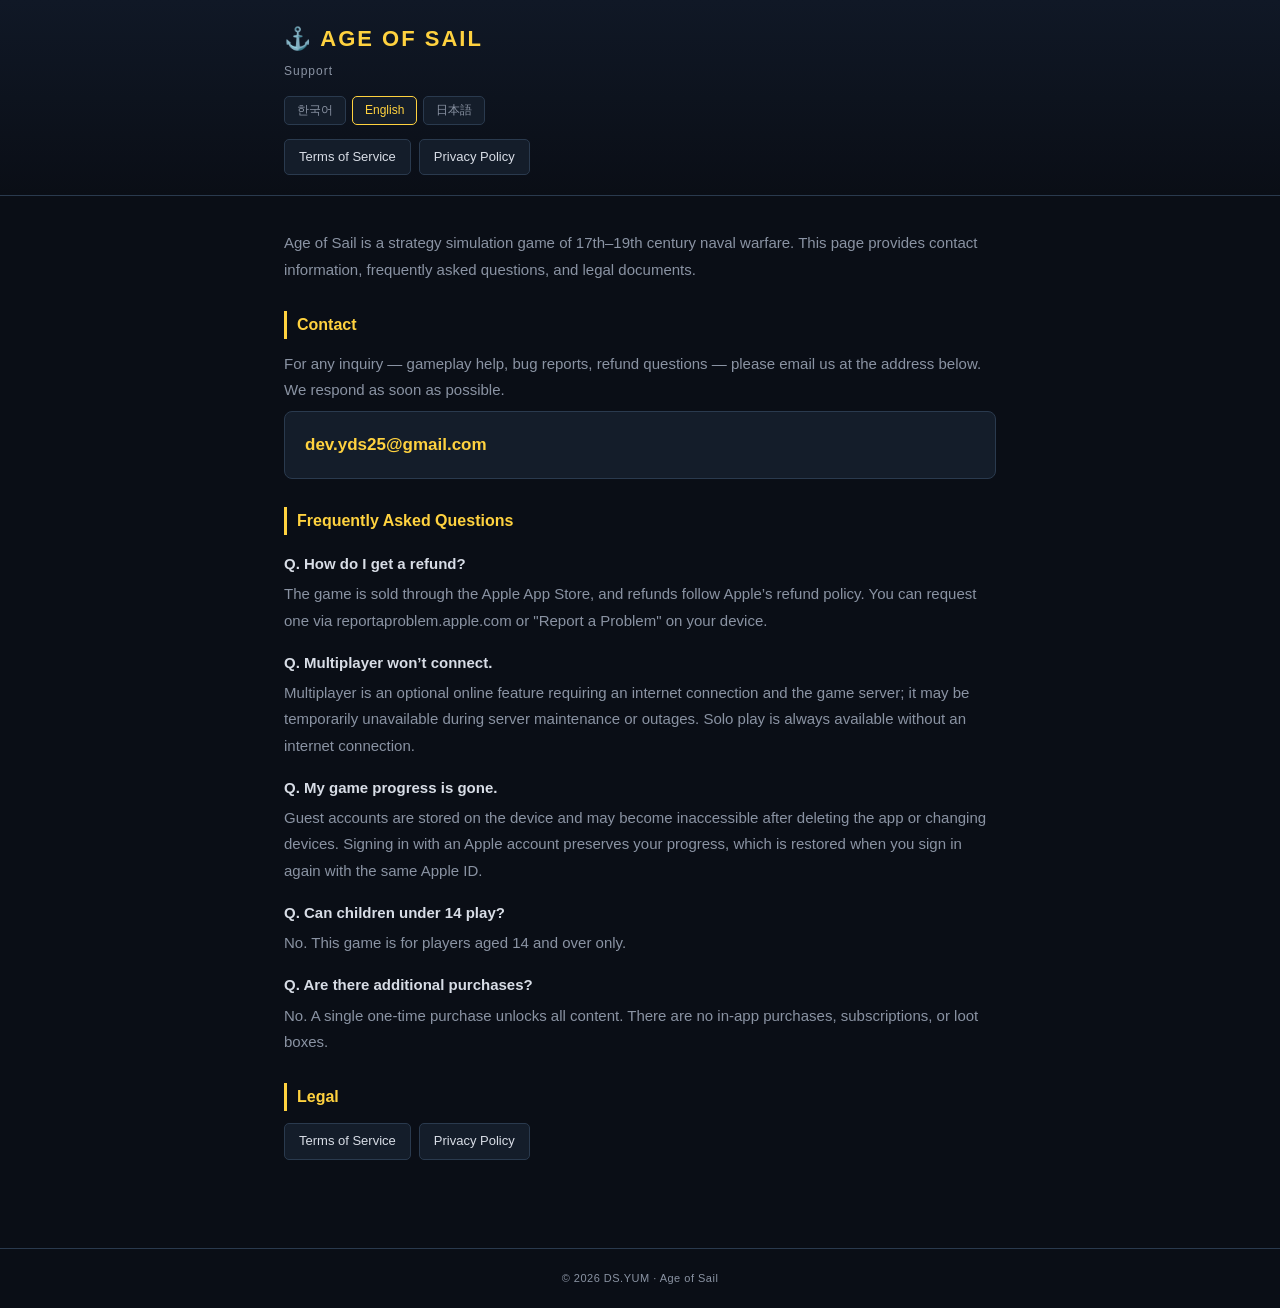
==== index.html @ beba050d "Add customer support site with dynamic legal documents 고객지원 페이지(index) + 이용약관·개인정보처리방침 페이지 추가. 약관 문서" ====
<!DOCTYPE html>
<html lang="ko">
<head>
  <meta charset="utf-8">
  <meta name="viewport" content="width=device-width, initial-scale=1">
  <title>Age of Sail — Support</title>
  <link rel="stylesheet" href="style.css">
</head>
<body>
  <header>
    <div class="wrap">
      <div class="title">⚓ AGE OF SAIL</div>
      <div class="subtitle" id="sub">고객지원</div>
      <div class="langbar" id="langbar"></div>
      <nav id="nav"></nav>
    </div>
  </header>
  <main>
    <div class="wrap">
      <section><p id="intro" class="faq-a"></p></section>
      <section>
        <h2 id="contact-h"></h2>
        <p id="contact-d" class="faq-a"></p>
        <div class="contact-box">
          <a class="email" href="mailto:dev.yds25@gmail.com">dev.yds25@gmail.com</a>
        </div>
      </section>
      <section>
        <h2 id="faq-h"></h2>
        <div id="faq-list"></div>
      </section>
      <section>
        <h2 id="legal-h"></h2>
        <nav id="legal-nav" style="margin-top:8px"></nav>
      </section>
    </div>
  </main>
  <footer>© 2026 DS.YUM · Age of Sail</footer>

  <script>
  (function () {
    'use strict';
    var T = {
      ko: {
        sub: '고객지원',
        intro: 'Age of Sail(범선의 시대)은 17~19세기 범선 해전을 다룬 전략 시뮬레이션 게임입니다. 이 페이지에서 문의·자주 묻는 질문·약관을 확인하실 수 있습니다.',
        contact_h: '문의',
        contact_d: '게임 이용, 버그 신고, 환불 문의 등 모든 문의는 아래 이메일로 연락해 주세요. 가능한 한 빠르게 답변드립니다.',
        faq_h: '자주 묻는 질문',
        faqs: [
          ['환불은 어떻게 받나요?', '본 게임은 Apple App Store 를 통해 판매되며, 환불은 Apple 의 환불 정책에 따릅니다. reportaproblem.apple.com 또는 기기의 "구입 항목 보고"를 통해 신청하실 수 있습니다.'],
          ['멀티플레이가 연결되지 않습니다.', '멀티플레이는 인터넷 연결과 게임 서버가 필요한 부가 기능으로, 서버 점검·장애 시 일시적으로 이용이 어려울 수 있습니다. 솔로 플레이는 인터넷 연결 없이 언제든 이용할 수 있습니다.'],
          ['게임 진행도가 사라졌어요.', '게스트 계정은 기기에 저장되어 앱 삭제·기기 변경 시 접근이 어려울 수 있습니다. Apple 계정으로 로그인하시면 진행도가 보존되어, 같은 Apple ID 로 재로그인 시 복원됩니다.'],
          ['만 14세 미만도 이용할 수 있나요?', '아니요. 본 게임은 만 14세 이상만 이용할 수 있습니다.'],
          ['추가 결제가 있나요?', '없습니다. 일회성 구매로 모든 콘텐츠를 이용할 수 있으며, 인앱 결제·구독·확률형 아이템이 일절 없습니다.']
        ],
        legal_h: '약관 및 정책',
        terms: '이용약관', privacy: '개인정보처리방침'
      },
      en: {
        sub: 'Support',
        intro: 'Age of Sail is a strategy simulation game of 17th–19th century naval warfare. This page provides contact information, frequently asked questions, and legal documents.',
        contact_h: 'Contact',
        contact_d: 'For any inquiry — gameplay help, bug reports, refund questions — please email us at the address below. We respond as soon as possible.',
        faq_h: 'Frequently Asked Questions',
        faqs: [
          ['How do I get a refund?', 'The game is sold through the Apple App Store, and refunds follow Apple’s refund policy. You can request one via reportaproblem.apple.com or "Report a Problem" on your device.'],
          ['Multiplayer won’t connect.', 'Multiplayer is an optional online feature requiring an internet connection and the game server; it may be temporarily unavailable during server maintenance or outages. Solo play is always available without an internet connection.'],
          ['My game progress is gone.', 'Guest accounts are stored on the device and may become inaccessible after deleting the app or changing devices. Signing in with an Apple account preserves your progress, which is restored when you sign in again with the same Apple ID.'],
          ['Can children under 14 play?', 'No. This game is for players aged 14 and over only.'],
          ['Are there additional purchases?', 'No. A single one-time purchase unlocks all content. There are no in-app purchases, subscriptions, or loot boxes.']
        ],
        legal_h: 'Legal',
        terms: 'Terms of Service', privacy: 'Privacy Policy'
      },
      ja: {
        sub: 'サポート',
        intro: 'Age of Sail（帆船の時代）は、17〜19世紀の帆船海戦を扱う戦略シミュレーションゲームです。このページではお問い合わせ・よくある質問・規約をご確認いただけます。',
        contact_h: 'お問い合わせ',
        contact_d: 'ゲームの利用、不具合の報告、返金のお問い合わせなど、すべてのお問い合わせは下記のメールアドレスまでご連絡ください。できるだけ早くご返信いたします。',
        faq_h: 'よくある質問',
        faqs: [
          ['返金はどうすれば受けられますか？', '本ゲームは Apple App Store を通じて販売されており、返金は Apple の返金ポリシーに従います。reportaproblem.apple.com または端末の「問題を報告」から申請できます。'],
          ['マルチプレイに接続できません。', 'マルチプレイはインターネット接続とゲームサーバーが必要な追加機能で、サーバーメンテナンスや障害時には一時的に利用できない場合があります。ソロプレイはインターネット接続なしでいつでも利用できます。'],
          ['ゲームの進行データが消えました。', 'ゲスト アカウントは端末に保存されるため、アプリの削除や端末の変更後はアクセスできなくなる場合があります。Apple アカウントでサインインすると進行データが保存され、同じ Apple ID で再サインインすると復元されます。'],
          ['14歳未満でも利用できますか？', 'いいえ。本ゲームは14歳以上の方のみご利用いただけます。'],
          ['追加の課金はありますか？', 'ありません。一度の購入ですべてのコンテンツを利用でき、アプリ内課金・サブスクリプション・ガチャは一切ありません。']
        ],
        legal_h: '規約とポリシー',
        terms: '利用規約', privacy: 'プライバシーポリシー'
      }
    };

    function getLang() {
      var q = new URLSearchParams(location.search).get('lang');
      if (['ko', 'en', 'ja'].indexOf(q) >= 0) return q;
      try { var s = localStorage.getItem('aos_lang'); if (s) return s; } catch (e) {}
      var n = (navigator.language || 'en').slice(0, 2);
      return ['ko', 'en', 'ja'].indexOf(n) >= 0 ? n : 'en';
    }
    var lang = getLang();

    function setLang(l) {
      lang = l;
      try { localStorage.setItem('aos_lang', l); } catch (e) {}
      render();
    }

    function render() {
      var t = T[lang];
      document.documentElement.lang = lang;
      document.getElementById('sub').textContent = t.sub;
      document.getElementById('intro').textContent = t.intro;
      document.getElementById('contact-h').textContent = t.contact_h;
      document.getElementById('contact-d').textContent = t.contact_d;
      document.getElementById('faq-h').textContent = t.faq_h;
      document.getElementById('legal-h').textContent = t.legal_h;

      var lb = document.getElementById('langbar');
      lb.innerHTML = '';
      [['ko', '한국어'], ['en', 'English'], ['ja', '日本語']].forEach(function (p) {
        var b = document.createElement('button');
        b.textContent = p[1];
        if (p[0] === lang) b.className = 'active';
        b.onclick = function () { setLang(p[0]); };
        lb.appendChild(b);
      });

      var navHtml = '<a href="terms.html">' + t.terms + '</a><a href="privacy.html">' + t.privacy + '</a>';
      document.getElementById('nav').innerHTML = navHtml;
      document.getElementById('legal-nav').innerHTML = navHtml;

      var fl = document.getElementById('faq-list');
      fl.innerHTML = '';
      t.faqs.forEach(function (qa) {
        var q = document.createElement('div');
        q.className = 'faq-q'; q.textContent = 'Q. ' + qa[0];
        var a = document.createElement('div');
        a.className = 'faq-a'; a.textContent = qa[1];
        fl.appendChild(q); fl.appendChild(a);
      });
    }

    render();
  })();
  </script>
</body>
</html>
---- style.css ----
:root {
  --gold: #FFD23F;
  --bg: #0a0e16;
  --panel: #141d2a;
  --text: #d8dde6;
  --muted: #8a93a3;
  --border: #2a3a4e;
  --link: #5DC8FF;
}
* { box-sizing: border-box; margin: 0; padding: 0; }
html { -webkit-text-size-adjust: 100%; }
body {
  background: var(--bg);
  color: var(--text);
  font-family: -apple-system, BlinkMacSystemFont, "Noto Sans KR", "Noto Sans JP", "Segoe UI", sans-serif;
  line-height: 1.75;
  font-size: 15px;
}
a { color: var(--link); text-decoration: none; }
a:hover { text-decoration: underline; }

header {
  background: linear-gradient(180deg, #101826, #0a0e16);
  border-bottom: 1px solid var(--border);
  padding: 20px 24px;
}
.wrap { max-width: 760px; margin: 0 auto; padding: 0 24px; }
.title {
  font-size: 22px; font-weight: 800; letter-spacing: 2px;
  color: var(--gold);
}
.subtitle { font-size: 12px; color: var(--muted); letter-spacing: 1px; margin-top: 2px; }

.langbar { margin-top: 14px; display: flex; gap: 6px; }
.langbar button {
  background: var(--panel); color: var(--muted);
  border: 1px solid var(--border); border-radius: 5px;
  padding: 5px 12px; font-size: 12px; cursor: pointer;
}
.langbar button.active { color: var(--gold); border-color: var(--gold); }

nav { margin-top: 14px; display: flex; gap: 8px; flex-wrap: wrap; }
nav a {
  background: var(--panel); border: 1px solid var(--border);
  border-radius: 5px; padding: 6px 14px; font-size: 13px; color: var(--text);
}
nav a:hover { border-color: var(--gold); text-decoration: none; }

main { padding: 30px 0 60px; }

section { margin-bottom: 28px; }
section h2 {
  font-size: 16px; color: var(--gold); font-weight: 700;
  border-left: 3px solid var(--gold); padding-left: 10px; margin-bottom: 12px;
}

.faq-q { font-weight: 700; color: var(--text); margin-top: 16px; }
.faq-a { color: var(--muted); margin-top: 4px; }

.contact-box {
  background: var(--panel); border: 1px solid var(--border);
  border-radius: 8px; padding: 18px 20px; margin-top: 8px;
}
.contact-box .email { font-size: 17px; color: var(--gold); font-weight: 700; }

/* 약관/개인정보 문서 렌더 영역 (marked.js 출력) */
.doc { background: var(--panel); border: 1px solid var(--border); border-radius: 8px; padding: 24px 26px; }
.doc h1 { font-size: 21px; color: var(--gold); margin-bottom: 8px; }
.doc h2 { font-size: 16px; color: var(--gold); margin: 22px 0 8px; }
.doc h3 { font-size: 14px; color: var(--text); margin: 16px 0 6px; }
.doc p, .doc li { color: var(--text); }
.doc ul, .doc ol { padding-left: 22px; margin: 8px 0; }
.doc li { margin: 3px 0; }
.doc strong { color: #fff; }
.doc hr { border: none; border-top: 1px solid var(--border); margin: 20px 0; }
.doc em { color: var(--muted); }
.doc-meta { font-size: 12px; color: var(--muted); margin-bottom: 14px; }
.loading { color: var(--muted); text-align: center; padding: 40px 0; }
.error { color: #E0696F; text-align: center; padding: 30px 0; }

footer {
  border-top: 1px solid var(--border); padding: 20px 24px;
  text-align: center; color: var(--muted); font-size: 11px; letter-spacing: 0.5px;
}
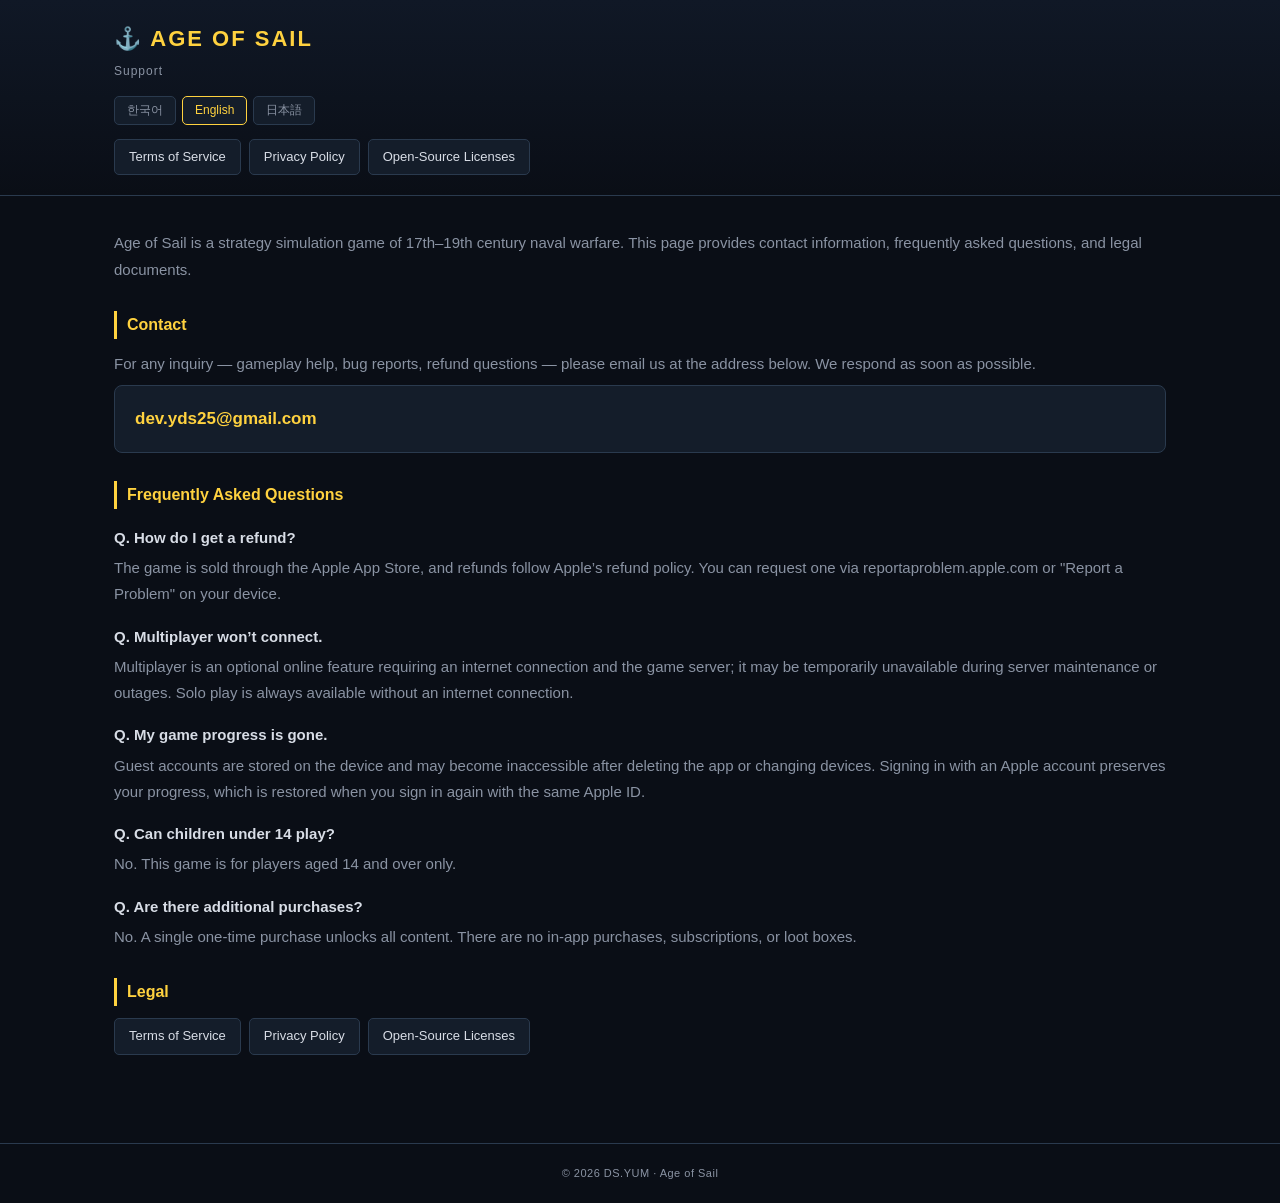
==== commit b4f0fb33: "Add open-source licenses page 오픈소스·서드파티 라이선스 고지 페이지(licenses.html) 추가. NAS legal/licenses_*.md 동적 fe" ====
--- a/index.html
+++ b/index.html
@@ -55,7 +55,7 @@
           ['추가 결제가 있나요?', '없습니다. 일회성 구매로 모든 콘텐츠를 이용할 수 있으며, 인앱 결제·구독·확률형 아이템이 일절 없습니다.']
         ],
         legal_h: '약관 및 정책',
-        terms: '이용약관', privacy: '개인정보처리방침'
+        terms: '이용약관', privacy: '개인정보처리방침', licenses: '오픈소스 라이선스'
       },
       en: {
         sub: 'Support',
@@ -71,7 +71,7 @@
           ['Are there additional purchases?', 'No. A single one-time purchase unlocks all content. There are no in-app purchases, subscriptions, or loot boxes.']
         ],
         legal_h: 'Legal',
-        terms: 'Terms of Service', privacy: 'Privacy Policy'
+        terms: 'Terms of Service', privacy: 'Privacy Policy', licenses: 'Open-Source Licenses'
       },
       ja: {
         sub: 'サポート',
@@ -87,7 +87,7 @@
           ['追加の課金はありますか？', 'ありません。一度の購入ですべてのコンテンツを利用でき、アプリ内課金・サブスクリプション・ガチャは一切ありません。']
         ],
         legal_h: '規約とポリシー',
-        terms: '利用規約', privacy: 'プライバシーポリシー'
+        terms: '利用規約', privacy: 'プライバシーポリシー', licenses: 'オープンソースライセンス'
       }
     };
 
@@ -126,7 +126,7 @@
         lb.appendChild(b);
       });
 
-      var navHtml = '<a href="terms.html">' + t.terms + '</a><a href="privacy.html">' + t.privacy + '</a>';
+      var navHtml = '<a href="terms.html">' + t.terms + '</a><a href="privacy.html">' + t.privacy + '</a><a href="licenses.html">' + t.licenses + '</a>';
       document.getElementById('nav').innerHTML = navHtml;
       document.getElementById('legal-nav').innerHTML = navHtml;
 
--- a/style.css
+++ b/style.css
@@ -24,7 +24,7 @@
   border-bottom: 1px solid var(--border);
   padding: 20px 24px;
 }
-.wrap { max-width: 760px; margin: 0 auto; padding: 0 24px; }
+.wrap { max-width: 1100px; margin: 0 auto; padding: 0 24px; }
 .title {
   font-size: 22px; font-weight: 800; letter-spacing: 2px;
   color: var(--gold);
@@ -68,12 +68,34 @@
 .doc h1 { font-size: 21px; color: var(--gold); margin-bottom: 8px; }
 .doc h2 { font-size: 16px; color: var(--gold); margin: 22px 0 8px; }
 .doc h3 { font-size: 14px; color: var(--text); margin: 16px 0 6px; }
-.doc p, .doc li { color: var(--text); }
+.doc p, .doc li { color: var(--text); word-break: keep-all; overflow-wrap: break-word; }
 .doc ul, .doc ol { padding-left: 22px; margin: 8px 0; }
 .doc li { margin: 3px 0; }
 .doc strong { color: #fff; }
 .doc hr { border: none; border-top: 1px solid var(--border); margin: 20px 0; }
 .doc em { color: var(--muted); }
+.doc table {
+  border-collapse: collapse;
+  width: 100%;
+  margin: 14px 0;
+  font-size: 13px;
+}
+.doc th, .doc td {
+  border: 1px solid var(--border);
+  padding: 8px 11px;
+  text-align: left;
+  vertical-align: top;
+}
+.doc th {
+  background: #1b2736;
+  color: var(--gold);
+  font-weight: 700;
+  white-space: nowrap;
+}
+.doc tr:nth-child(even) td { background: rgba(255, 255, 255, 0.025); }
+.doc td strong { color: #fff; }
+/* 좁은 화면 — 표 가로 스크롤 */
+.doc { overflow-x: auto; }
 .doc-meta { font-size: 12px; color: var(--muted); margin-bottom: 14px; }
 .loading { color: var(--muted); text-align: center; padding: 40px 0; }
 .error { color: #E0696F; text-align: center; padding: 30px 0; }
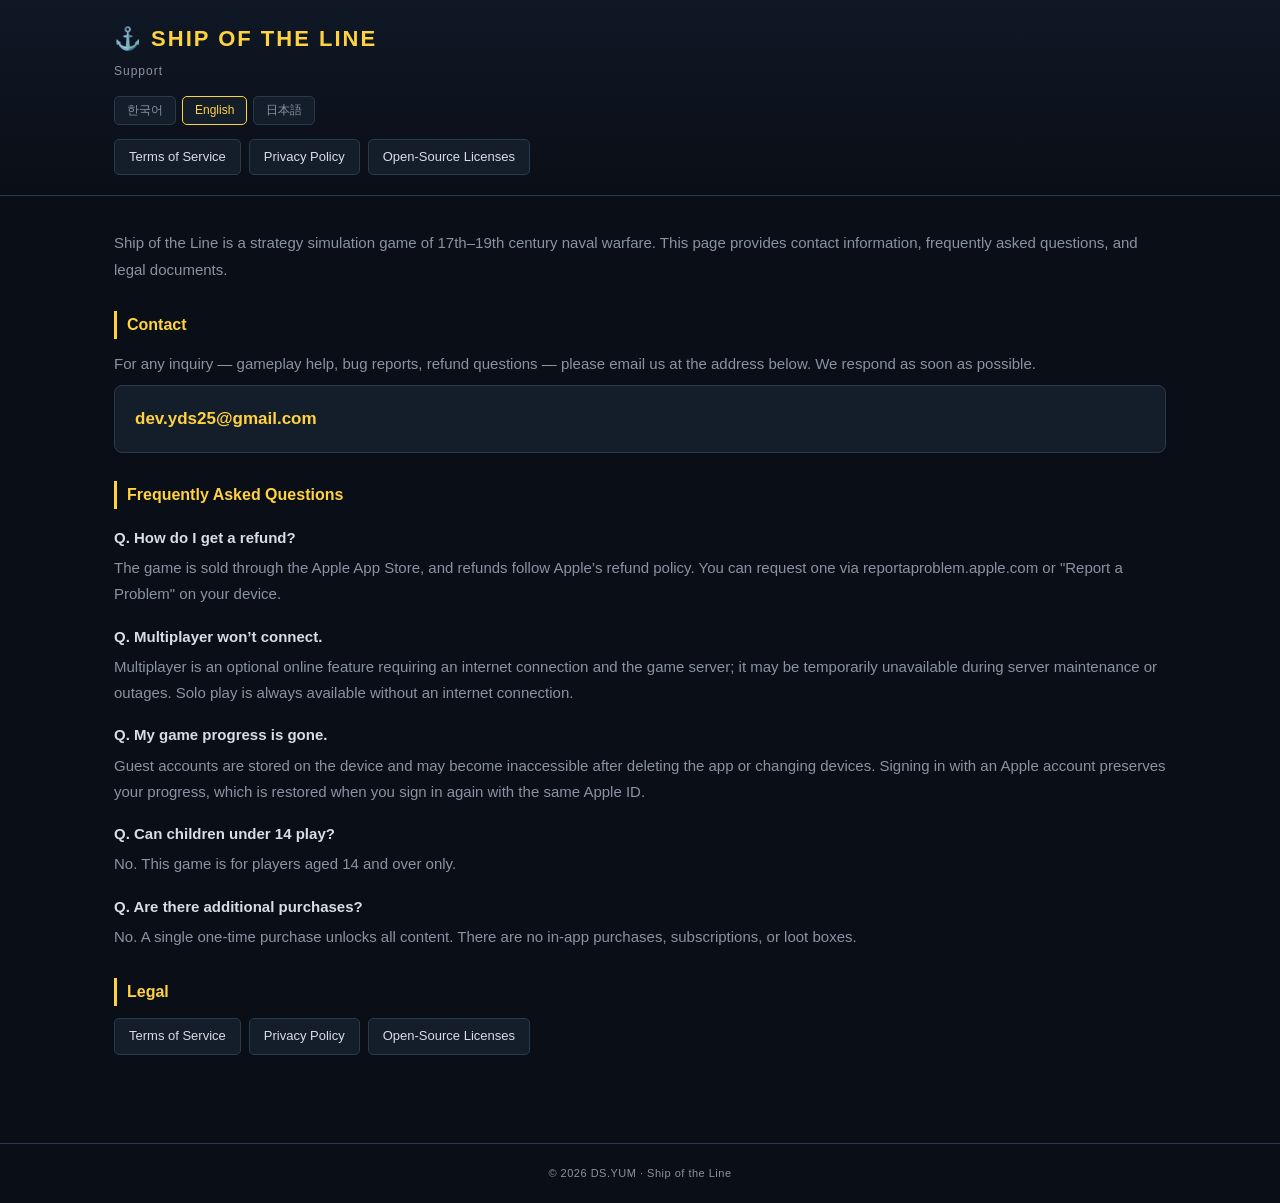
==== commit b1175a23: "Rename game to Ship of the Line 게임명 변경 — Age of Sail → Ship of the Line. "Age of Sails"·"Lines of Ba" ====
--- a/index.html
+++ b/index.html
@@ -3,13 +3,13 @@
 <head>
   <meta charset="utf-8">
   <meta name="viewport" content="width=device-width, initial-scale=1">
-  <title>Age of Sail — Support</title>
+  <title>Ship of the Line — Support</title>
   <link rel="stylesheet" href="style.css">
 </head>
 <body>
   <header>
     <div class="wrap">
-      <div class="title">⚓ AGE OF SAIL</div>
+      <div class="title">⚓ SHIP OF THE LINE</div>
       <div class="subtitle" id="sub">고객지원</div>
       <div class="langbar" id="langbar"></div>
       <nav id="nav"></nav>
@@ -35,7 +35,7 @@
       </section>
     </div>
   </main>
-  <footer>© 2026 DS.YUM · Age of Sail</footer>
+  <footer>© 2026 DS.YUM · Ship of the Line</footer>
 
   <script>
   (function () {
@@ -43,7 +43,7 @@
     var T = {
       ko: {
         sub: '고객지원',
-        intro: 'Age of Sail(범선의 시대)은 17~19세기 범선 해전을 다룬 전략 시뮬레이션 게임입니다. 이 페이지에서 문의·자주 묻는 질문·약관을 확인하실 수 있습니다.',
+        intro: 'Ship of the Line은 17~19세기 범선 해전을 다룬 전략 시뮬레이션 게임입니다. 이 페이지에서 문의·자주 묻는 질문·약관을 확인하실 수 있습니다.',
         contact_h: '문의',
         contact_d: '게임 이용, 버그 신고, 환불 문의 등 모든 문의는 아래 이메일로 연락해 주세요. 가능한 한 빠르게 답변드립니다.',
         faq_h: '자주 묻는 질문',
@@ -59,7 +59,7 @@
       },
       en: {
         sub: 'Support',
-        intro: 'Age of Sail is a strategy simulation game of 17th–19th century naval warfare. This page provides contact information, frequently asked questions, and legal documents.',
+        intro: 'Ship of the Line is a strategy simulation game of 17th–19th century naval warfare. This page provides contact information, frequently asked questions, and legal documents.',
         contact_h: 'Contact',
         contact_d: 'For any inquiry — gameplay help, bug reports, refund questions — please email us at the address below. We respond as soon as possible.',
         faq_h: 'Frequently Asked Questions',
@@ -75,7 +75,7 @@
       },
       ja: {
         sub: 'サポート',
-        intro: 'Age of Sail（帆船の時代）は、17〜19世紀の帆船海戦を扱う戦略シミュレーションゲームです。このページではお問い合わせ・よくある質問・規約をご確認いただけます。',
+        intro: 'Ship of the Lineは、17〜19世紀の帆船海戦を扱う戦略シミュレーションゲームです。このページではお問い合わせ・よくある質問・規約をご確認いただけます。',
         contact_h: 'お問い合わせ',
         contact_d: 'ゲームの利用、不具合の報告、返金のお問い合わせなど、すべてのお問い合わせは下記のメールアドレスまでご連絡ください。できるだけ早くご返信いたします。',
         faq_h: 'よくある質問',
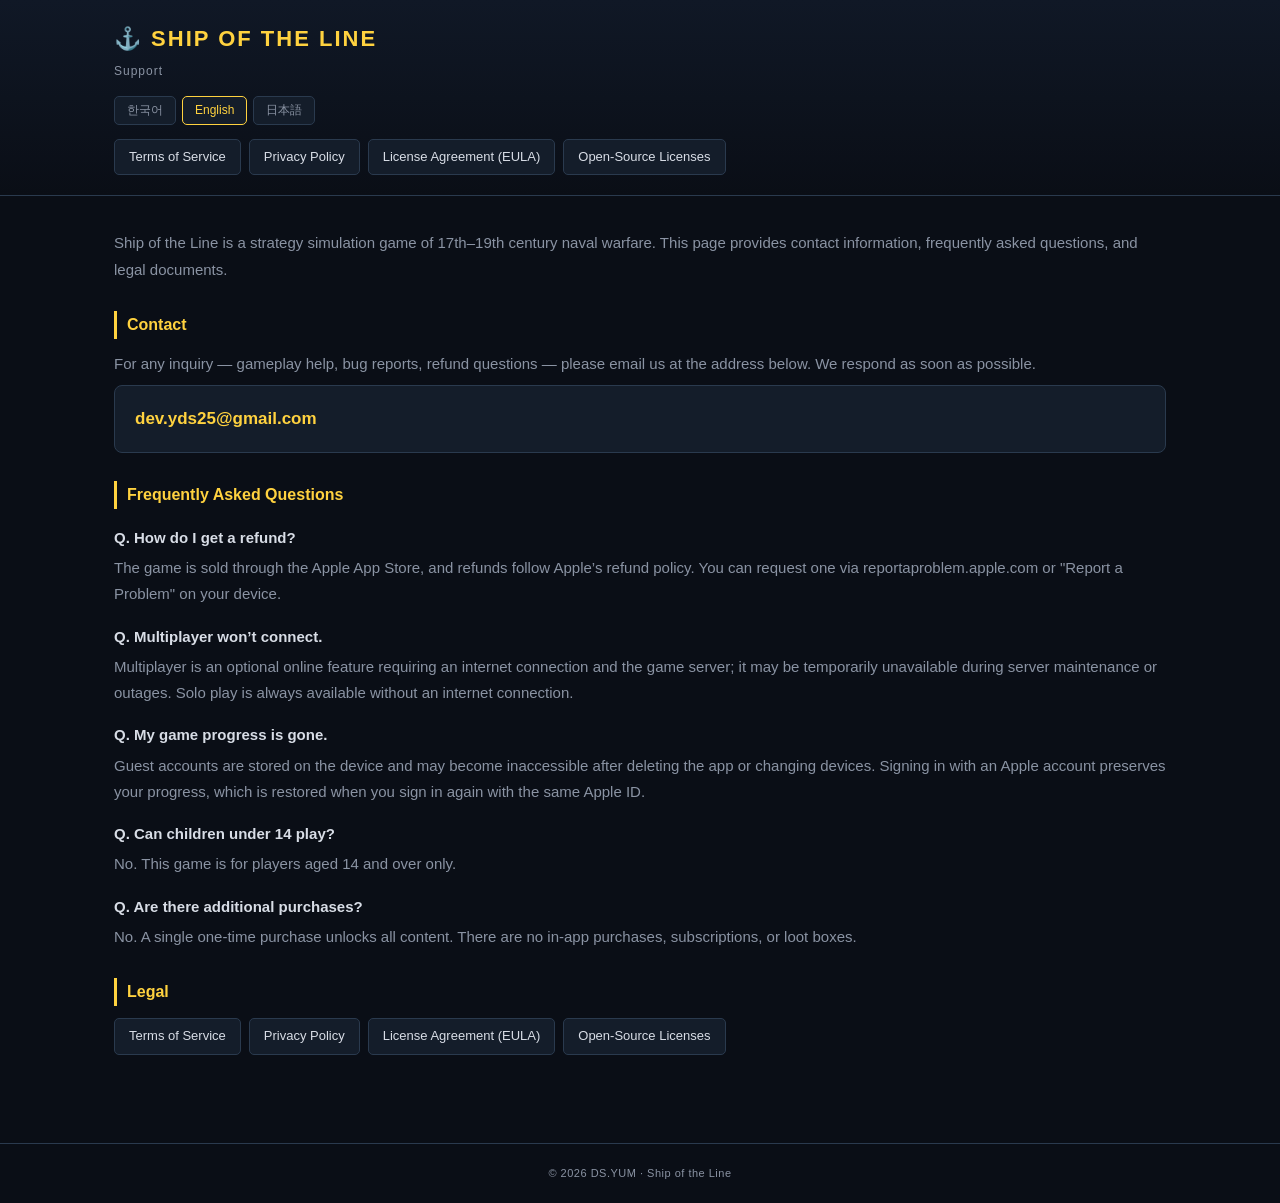
==== commit 561f1f70: "Add Steam EULA page (eula.html) + nav links across all pages - eula.html loads eula_{ko,en,ja}.md fr" ====
--- a/index.html
+++ b/index.html
@@ -55,7 +55,7 @@
           ['추가 결제가 있나요?', '없습니다. 일회성 구매로 모든 콘텐츠를 이용할 수 있으며, 인앱 결제·구독·확률형 아이템이 일절 없습니다.']
         ],
         legal_h: '약관 및 정책',
-        terms: '이용약관', privacy: '개인정보처리방침', licenses: '오픈소스 라이선스'
+        terms: '이용약관', privacy: '개인정보처리방침', eula: '사용자 라이선스(EULA)', licenses: '오픈소스 라이선스'
       },
       en: {
         sub: 'Support',
@@ -71,7 +71,7 @@
           ['Are there additional purchases?', 'No. A single one-time purchase unlocks all content. There are no in-app purchases, subscriptions, or loot boxes.']
         ],
         legal_h: 'Legal',
-        terms: 'Terms of Service', privacy: 'Privacy Policy', licenses: 'Open-Source Licenses'
+        terms: 'Terms of Service', privacy: 'Privacy Policy', eula: 'License Agreement (EULA)', licenses: 'Open-Source Licenses'
       },
       ja: {
         sub: 'サポート',
@@ -87,7 +87,7 @@
           ['追加の課金はありますか？', 'ありません。一度の購入ですべてのコンテンツを利用でき、アプリ内課金・サブスクリプション・ガチャは一切ありません。']
         ],
         legal_h: '規約とポリシー',
-        terms: '利用規約', privacy: 'プライバシーポリシー', licenses: 'オープンソースライセンス'
+        terms: '利用規約', privacy: 'プライバシーポリシー', eula: 'ライセンス契約（EULA）', licenses: 'オープンソースライセンス'
       }
     };
 
@@ -126,7 +126,7 @@
         lb.appendChild(b);
       });
 
-      var navHtml = '<a href="terms.html">' + t.terms + '</a><a href="privacy.html">' + t.privacy + '</a><a href="licenses.html">' + t.licenses + '</a>';
+      var navHtml = '<a href="terms.html">' + t.terms + '</a><a href="privacy.html">' + t.privacy + '</a><a href="eula.html">' + t.eula + '</a><a href="licenses.html">' + t.licenses + '</a>';
       document.getElementById('nav').innerHTML = navHtml;
       document.getElementById('legal-nav').innerHTML = navHtml;
 
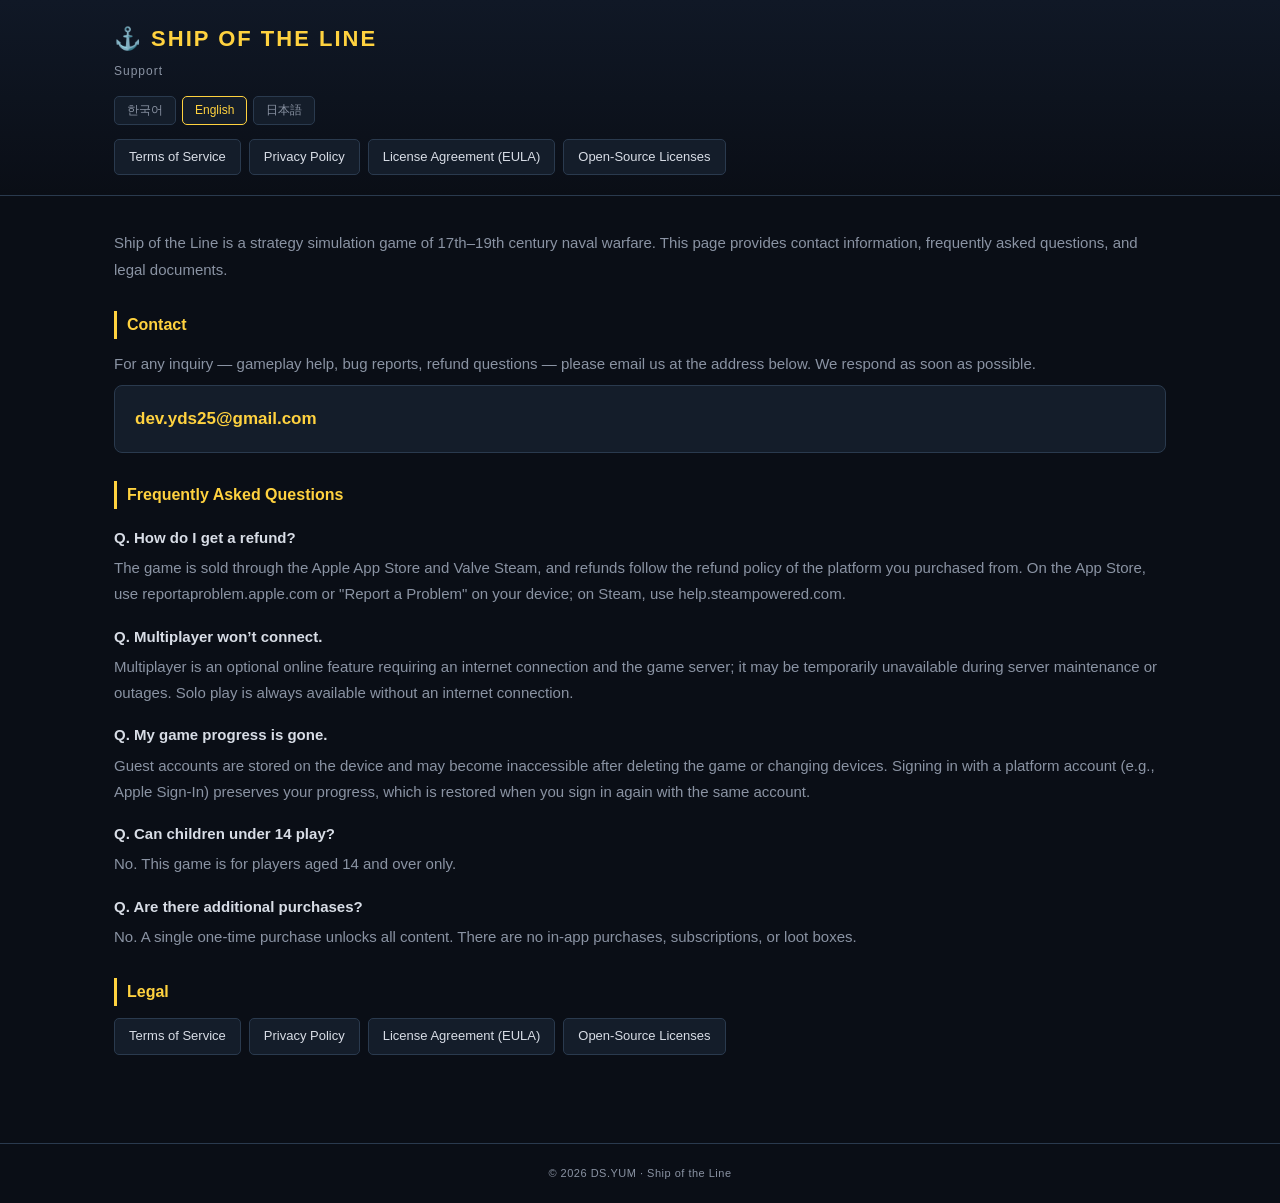
==== commit 1375a6c1: "Support FAQ: multi-platform (App Store + Steam) for refund & progress answers Co-Authored-By: Claude" ====
--- a/index.html
+++ b/index.html
@@ -48,9 +48,9 @@
         contact_d: '게임 이용, 버그 신고, 환불 문의 등 모든 문의는 아래 이메일로 연락해 주세요. 가능한 한 빠르게 답변드립니다.',
         faq_h: '자주 묻는 질문',
         faqs: [
-          ['환불은 어떻게 받나요?', '본 게임은 Apple App Store 를 통해 판매되며, 환불은 Apple 의 환불 정책에 따릅니다. reportaproblem.apple.com 또는 기기의 "구입 항목 보고"를 통해 신청하실 수 있습니다.'],
+          ['환불은 어떻게 받나요?', '본 게임은 Apple App Store 와 Valve Steam 을 통해 판매되며, 환불은 구매하신 플랫폼의 환불 정책에 따릅니다. App Store는 reportaproblem.apple.com 또는 기기의 "구입 항목 보고"에서, Steam은 help.steampowered.com 에서 신청하실 수 있습니다.'],
           ['멀티플레이가 연결되지 않습니다.', '멀티플레이는 인터넷 연결과 게임 서버가 필요한 부가 기능으로, 서버 점검·장애 시 일시적으로 이용이 어려울 수 있습니다. 솔로 플레이는 인터넷 연결 없이 언제든 이용할 수 있습니다.'],
-          ['게임 진행도가 사라졌어요.', '게스트 계정은 기기에 저장되어 앱 삭제·기기 변경 시 접근이 어려울 수 있습니다. Apple 계정으로 로그인하시면 진행도가 보존되어, 같은 Apple ID 로 재로그인 시 복원됩니다.'],
+          ['게임 진행도가 사라졌어요.', '게스트 계정은 기기에 저장되어 게임 삭제·기기 변경 시 접근이 어려울 수 있습니다. 플랫폼 계정(예: Apple 로그인)으로 로그인하시면 진행도가 보존되어, 같은 계정으로 재로그인 시 복원됩니다.'],
           ['만 14세 미만도 이용할 수 있나요?', '아니요. 본 게임은 만 14세 이상만 이용할 수 있습니다.'],
           ['추가 결제가 있나요?', '없습니다. 일회성 구매로 모든 콘텐츠를 이용할 수 있으며, 인앱 결제·구독·확률형 아이템이 일절 없습니다.']
         ],
@@ -64,9 +64,9 @@
         contact_d: 'For any inquiry — gameplay help, bug reports, refund questions — please email us at the address below. We respond as soon as possible.',
         faq_h: 'Frequently Asked Questions',
         faqs: [
-          ['How do I get a refund?', 'The game is sold through the Apple App Store, and refunds follow Apple’s refund policy. You can request one via reportaproblem.apple.com or "Report a Problem" on your device.'],
+          ['How do I get a refund?', 'The game is sold through the Apple App Store and Valve Steam, and refunds follow the refund policy of the platform you purchased from. On the App Store, use reportaproblem.apple.com or "Report a Problem" on your device; on Steam, use help.steampowered.com.'],
           ['Multiplayer won’t connect.', 'Multiplayer is an optional online feature requiring an internet connection and the game server; it may be temporarily unavailable during server maintenance or outages. Solo play is always available without an internet connection.'],
-          ['My game progress is gone.', 'Guest accounts are stored on the device and may become inaccessible after deleting the app or changing devices. Signing in with an Apple account preserves your progress, which is restored when you sign in again with the same Apple ID.'],
+          ['My game progress is gone.', 'Guest accounts are stored on the device and may become inaccessible after deleting the game or changing devices. Signing in with a platform account (e.g., Apple Sign-In) preserves your progress, which is restored when you sign in again with the same account.'],
           ['Can children under 14 play?', 'No. This game is for players aged 14 and over only.'],
           ['Are there additional purchases?', 'No. A single one-time purchase unlocks all content. There are no in-app purchases, subscriptions, or loot boxes.']
         ],
@@ -80,9 +80,9 @@
         contact_d: 'ゲームの利用、不具合の報告、返金のお問い合わせなど、すべてのお問い合わせは下記のメールアドレスまでご連絡ください。できるだけ早くご返信いたします。',
         faq_h: 'よくある質問',
         faqs: [
-          ['返金はどうすれば受けられますか？', '本ゲームは Apple App Store を通じて販売されており、返金は Apple の返金ポリシーに従います。reportaproblem.apple.com または端末の「問題を報告」から申請できます。'],
+          ['返金はどうすれば受けられますか？', '本ゲームは Apple App Store および Valve Steam を通じて販売されており、返金はご購入されたプラットフォームの返金ポリシーに従います。App Store は reportaproblem.apple.com または端末の「問題を報告」から、Steam は help.steampowered.com から申請できます。'],
           ['マルチプレイに接続できません。', 'マルチプレイはインターネット接続とゲームサーバーが必要な追加機能で、サーバーメンテナンスや障害時には一時的に利用できない場合があります。ソロプレイはインターネット接続なしでいつでも利用できます。'],
-          ['ゲームの進行データが消えました。', 'ゲスト アカウントは端末に保存されるため、アプリの削除や端末の変更後はアクセスできなくなる場合があります。Apple アカウントでサインインすると進行データが保存され、同じ Apple ID で再サインインすると復元されます。'],
+          ['ゲームの進行データが消えました。', 'ゲスト アカウントは端末に保存されるため、ゲームの削除や端末の変更後はアクセスできなくなる場合があります。プラットフォームアカウント（例：Apple サインイン）でサインインすると進行データが保存され、同じアカウントで再サインインすると復元されます。'],
           ['14歳未満でも利用できますか？', 'いいえ。本ゲームは14歳以上の方のみご利用いただけます。'],
           ['追加の課金はありますか？', 'ありません。一度の購入ですべてのコンテンツを利用でき、アプリ内課金・サブスクリプション・ガチャは一切ありません。']
         ],
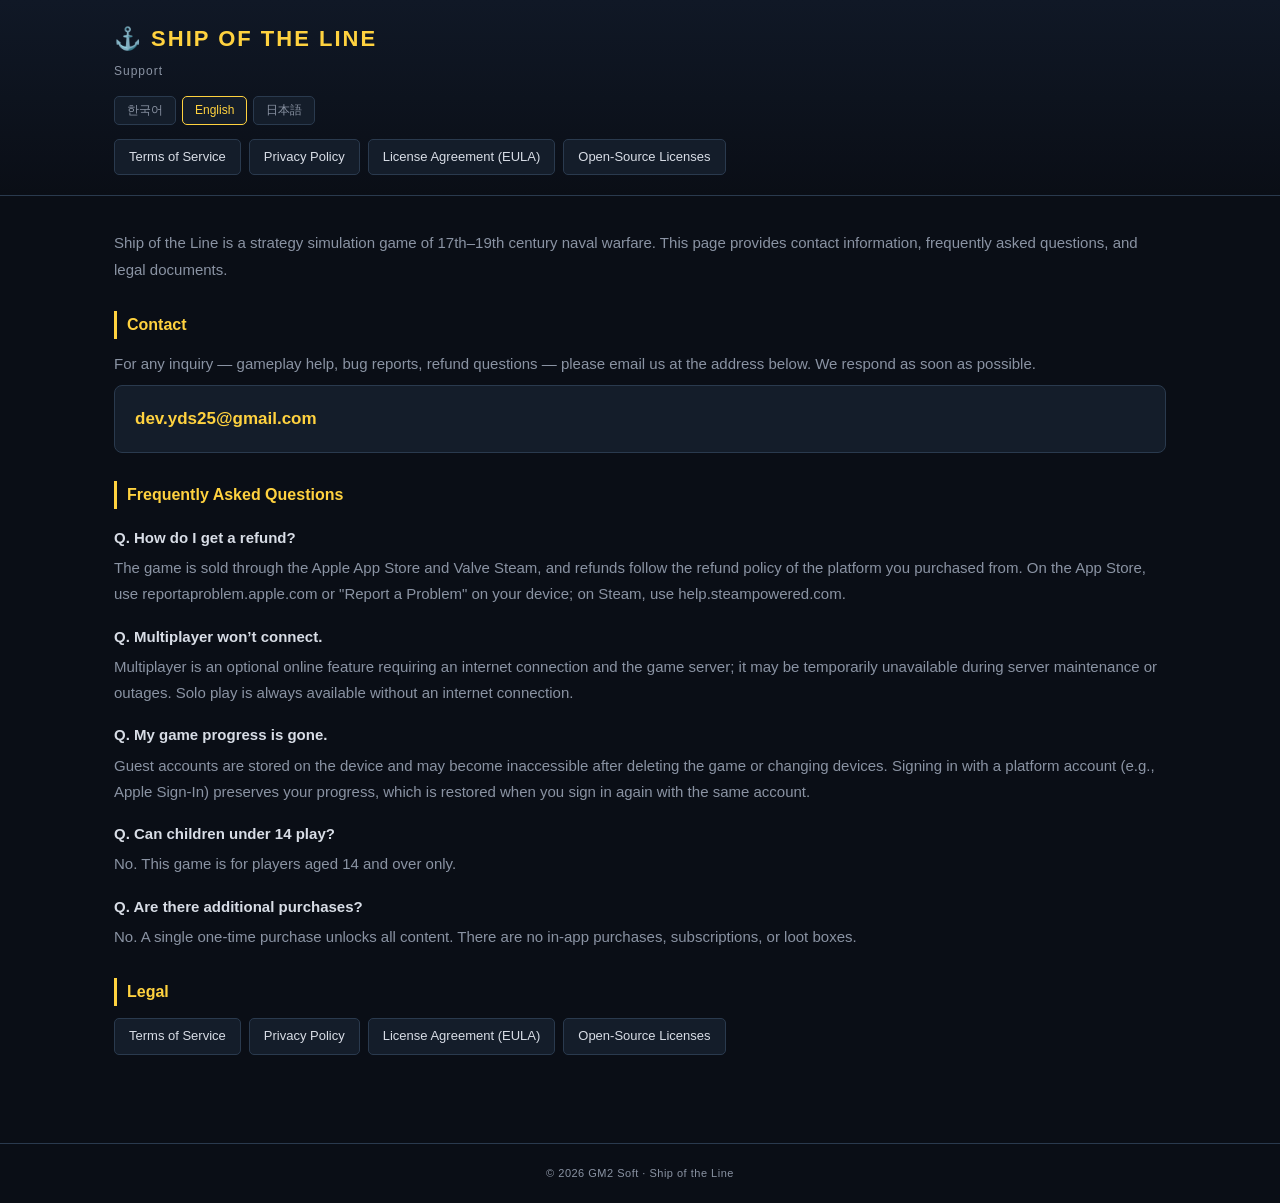
==== commit 93b5c24a: "Footer copyright → GM2 Soft (business registration) Co-Authored-By: Claude Opus 4.8 <noreply@anthrop" ====
--- a/index.html
+++ b/index.html
@@ -35,7 +35,7 @@
       </section>
     </div>
   </main>
-  <footer>© 2026 DS.YUM · Ship of the Line</footer>
+  <footer>© 2026 GM2 Soft · Ship of the Line</footer>
 
   <script>
   (function () {
